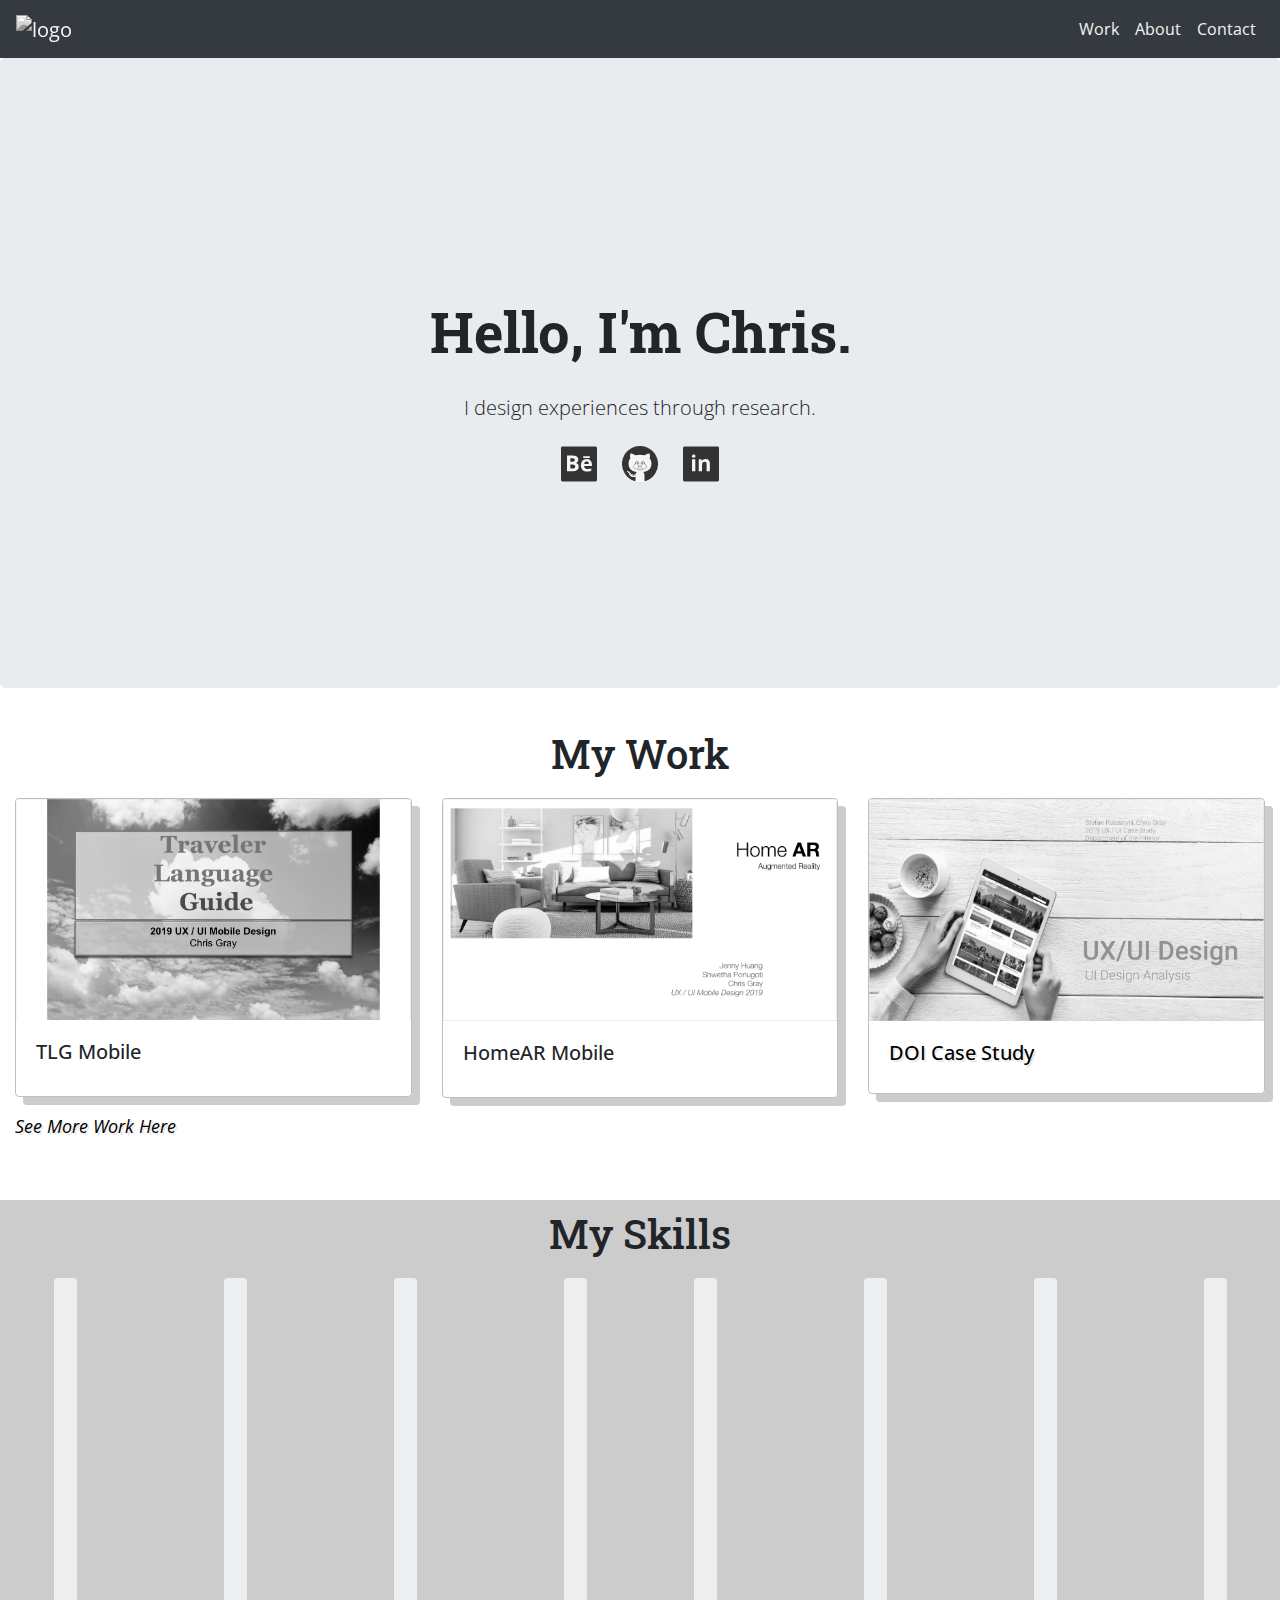
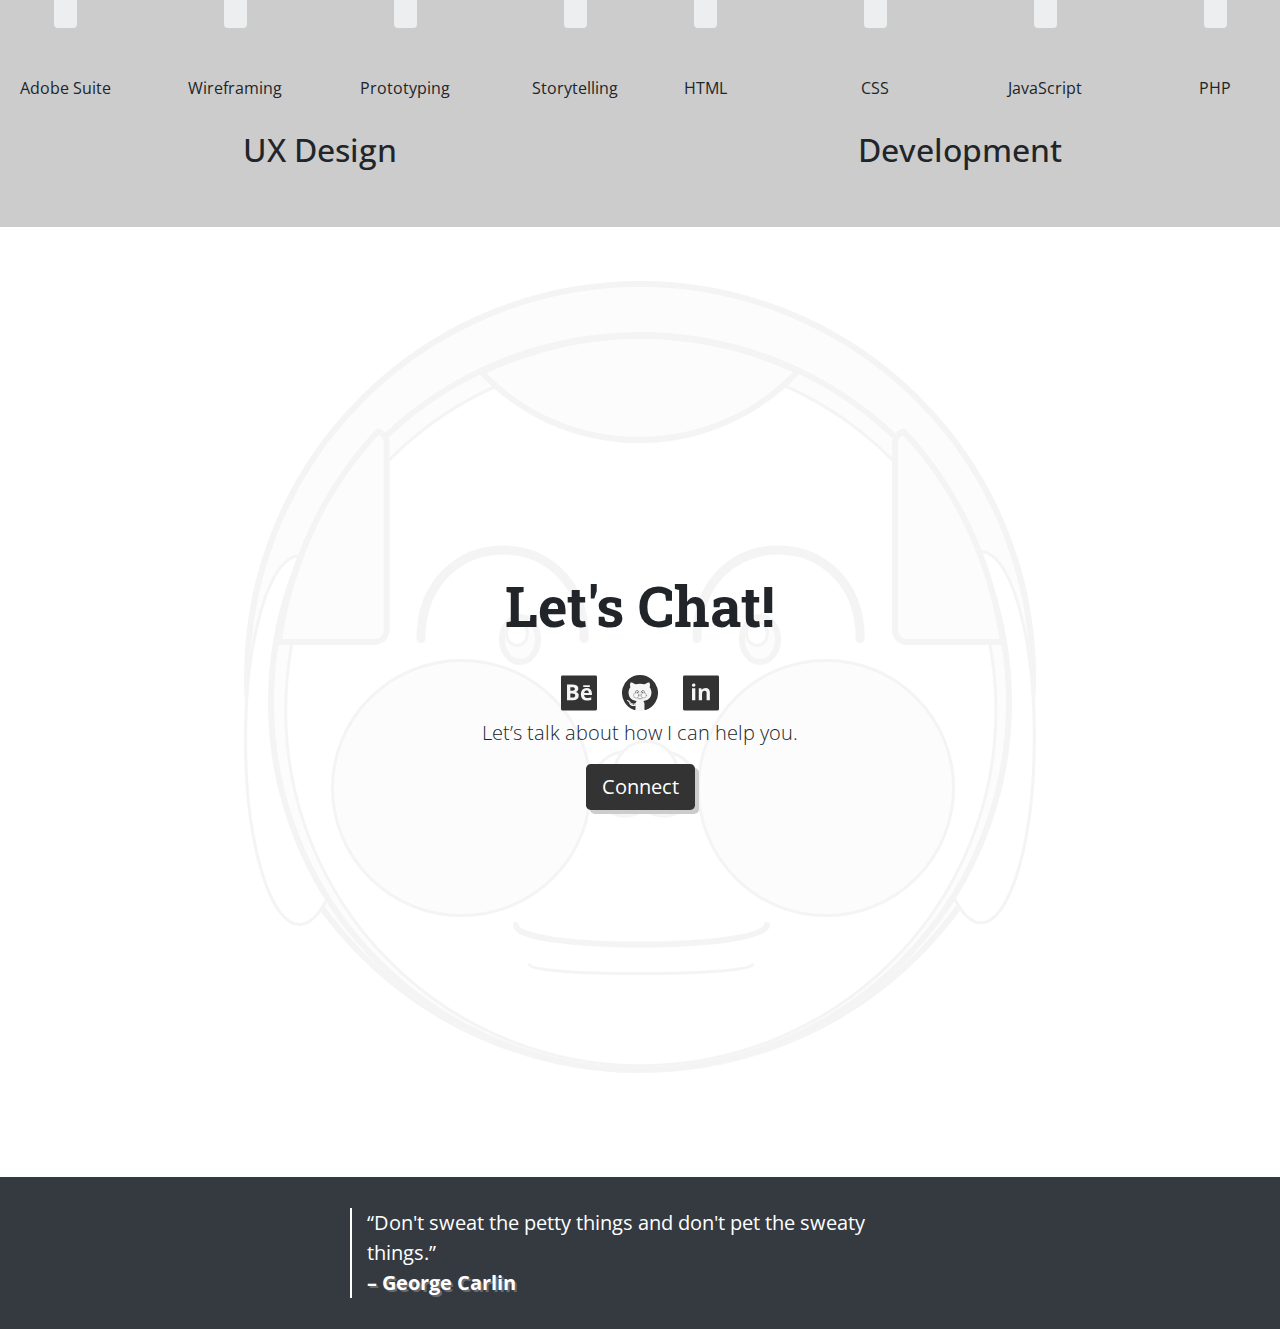
==== index.html @ 73f8f039 "Hover_Tooltops" ====
<!DOCTYPE html>
<html>
<head>
  <link href="https://fonts.googleapis.com/css?family=Montserrat:100,100i,200,200i,300,300i,400,400i,500,500i,600,600i,700,700i,800,800i,900,900i&display=swap" rel="stylesheet">
    <!-- Latest compiled and minified CSS -->
  <link rel="stylesheet" href="https://stackpath.bootstrapcdn.com/bootstrap/4.3.1/css/bootstrap.min.css" integrity="sha384-ggOyR0iXCbMQv3Xipma34MD+dH/1fQ784/j6cY/iJTQUOhcWr7x9JvoRxT2MZw1T" crossorigin="anonymous">
  <link rel="stylesheet" type="text/css" href="css/style.css">
  <link href="https://fonts.googleapis.com/css?family=Open+Sans|Roboto+Slab&display=swap" rel="stylesheet">

  <title>Unit 18 Example</title>
</head>
<body>
    <!-- navbar -->
<nav class="navbar navbar-expand-lg navbar-dark bg-dark">
  <a class="navbar-brand cglogo active" href="index.html" data-toggle="tooltip" title="Home">
    <img src="./images/CG_LogoWeb.svg" width="80rem" height="40rem" alt="logo">
    <span class="sr-only">(current)</span>
  </a>
  <button class="navbar-toggler" type="button" data-toggle="collapse" data-target="#navbarTogglerDemo02" aria-controls="navbarTogglerDemo02" aria-expanded="false" aria-label="Toggle navigation">
    <span class="navbar-toggler-icon"></span>
  </button>

  <div class="collapse navbar-collapse" id="navbarTogglerDemo02">
    <ul class="navbar-nav mr-auto mt-2 mt-lg-0">
      <li class="nav-item">
        <a class="nav-link" href="work.html" data-toggle="tooltip" title="Chris' Work">Work </a>
      </li>
      <li class="nav-item">
        <a class="nav-link" href="about.html" data-toggle="tooltip" title="Chris' About">About </a>
      </li>
      <li class="nav-item">
        <a class="nav-link" href="contact.html" data-toggle="tooltip" title="Reach Chris" tabindex="-1">Contact </a>
      </li>
    </ul>
  </div>
</nav>
    

  <!-- Jumbotron hero html -->
  <section class="jumbotron">
    <h1 class="display-4">Hello, I'm Chris.</h1>
    <p class="lead">I design experiences through research.</p>
    <div class="btn-group container-grid" role="group" aria-label="Social Media menu">
      <button type="button" class="btn">
        <a class="button button-behance" href="https://www.behance.net/chris_gray" target="_blank" data-toggle="tooltip" title="Behance Profile">
        <img src="./images/Behance_Logo.web.svg" width="36px" height="36px" alt="Behance logo">
      </button>  
        </a>
      <button type="button" class="btn">
        <a class="button button-github" href="https://github.com/WhatYouSee" target="_blank" data-toggle="tooltip" title="Github Profile">
          <img src="./images/Github.Logo.web.svg" width="36px" height="36px" alt="Github logo">
      </button>
        </a>
      <button type="button" class="btn">
        <a class="button button-linkedin" href="https://www.linkedin.com/in/chris-gray-profile" target="_blank" data-toggle="tooltip" title="LinkedIn Profile">
        <img src="./images/LinkedIn_Logo.web.svg" width="36px" height="36px" alt="LinkedIn logo">
      </button>
        </a>
    </div>
  </section>
  <!-- Work -->

<!-- <div id="myCarousel" class="carousel slide" data-ride="carousel">  -->

  <!-- Indicators -->
  <!--
  <ol class="carousel-indicators">
    <li data-target="#myCarousel" data-slide-to="0" class="active"></li>
    <li data-target="#myCarousel" data-slide-to="1"></li>
    <li data-target="#myCarousel" data-slide-to="2"></li>
  </ol>
-->
  <!-- Wrapper for slides -->
  <!--<div class="carousel-inner">
    <div class="item active">
      <img src="la.jpg" alt="Chania">
      <div class="carousel-caption">
        <h3>Los Angeles</h3>
        <p>LA is always so much fun!</p>
      </div>
    </div>

    <div class="item">
      <img src="chicago.jpg" alt="Chicago">
      <div class="carousel-caption">
        <h3>Chicago</h3>
        <p>Thank you, Chicago!</p>
      </div>
    </div>

    <div class="item">
      <img src="ny.jpg" alt="New York">
      <div class="carousel-caption">
        <h3>New York</h3>
        <p>We love the Big Apple!</p>
      </div>
    </div>
  </div>
-->
  <!-- Left and right controls -->

  <!--<a class="left carousel-control" href="#myCarousel" data-slide="prev">
    <span class="glyphicon glyphicon-chevron-left"></span>
    <span class="sr-only">Previous</span>
  </a>
  <a class="right carousel-control" href="#myCarousel" data-slide="next">
    <span class="glyphicon glyphicon-chevron-right"></span>
    <span class="sr-only">Next</span>
  </a>
</div> -->

  <section class="work container-fluid">
    <h1>My Work</h1>
    <div class="row myWork">
      <div class="card col-sm-12 col-md-4 col-lg-4" data-toggle="tooltip" title="Traveler Language Guide Mobile Project">
        <div class="cardPadding">
        <img src="images/TLG.Color.png" href="https://docs.google.com/presentation/d/1xV0--noTh4PBZVLDFgWx8h8JvhaFjbZZhDmWkFkOkWQ/edit?usp=sharing" class="card-img-top">
        <div class="card-body">
          <h5 class="card-title">TLG Mobile</h5>
        </div>
      </div>
      </div>
      <div class="card col-sm-12 col-md-4 col-lg-4" data-toggle="tooltip" title="Home AR Mobile Project">
        <div class="cardPadding">
        <img src="images/HomeARColor.png" class="card-img-top">
        <div class="card-body">
          <h5 class="card-title">HomeAR Mobile</h5>
        </div>
      </div>
      </div>
      <a href="https://docs.google.com/presentation/d/1jGwSgHqc606kzOBBGbF6jqaduhJ0dpbAPss3hnydhzk/edit?usp=sharing" target="_blank">
      <div class="card col-sm-12 col-md-4 col-lg-4" data-toggle="tooltip" title="Department of the Interior Redesign">
        <div class="cardPadding">
          <a href="https://docs.google.com/presentation/d/1jGwSgHqc606kzOBBGbF6jqaduhJ0dpbAPss3hnydhzk/edit?usp=sharing" target="_blank">
          <img src="images/DOI.Web.png" class="card-img-top"></a>
          <div class="card-body">
            <a href="https://docs.google.com/presentation/d/1jGwSgHqc606kzOBBGbF6jqaduhJ0dpbAPss3hnydhzk/edit?usp=sharing" target="_blank">
            <h5 class="link">DOI Case Study</h5></a>
          </div>
        </div>
      </div></a>
    </div>
    <a class="link-below" href="work.html">See More Work Here</a>
  </section>
<!-- Skills Graph -->
  <section class="skillstuff container-fluid">
    <h1>My Skills</h1>
    <div class="row">
      <div class="col-sm-12 col-md-6 col-lg-6 flexRow">
        <div class="skillContainer">
          <div class="skillBar">
            <div class="skillPurple" style="height: 85%;">
            </div>
          </div>
          <p>Adobe Suite</p>
        </div>
        <div class="skillContainer">
          <div class="skillBar">
            <div class="skillPurple" style="height: 80%;">
            </div>
          </div>
          <p>Wireframing</p>
        </div>
        <div class="skillContainer">
          <div class="skillBar">
            <div class="skillPurple" style="height: 80%;">
            </div>
          </div>
          <p>Prototyping</p>
        </div>
        <div class="skillContainer">
          <div class="skillBar">
            <div class="skillPurple" style="height: 90%;">
            </div>
          </div>
          <p>Storytelling</p>
        </div>
      </div>
      <div class="col-sm-12 col-md-6 col-lg-6 flexRow">
        <div class="skillContainer">
          <div class="skillBar">
            <div class="skillGreen" style="height: 80%;">
            </div>
          </div>
          <p>HTML</p>
        </div>
        <div class="skillContainer">
          <div class="skillBar">
            <div class="skillGreen" style="height: 75%;">
            </div>
          </div>
          <p>CSS</p>
        </div>
        <div class="skillContainer">
          <div class="skillBar">
            <div class="skillGreen" style="height: 60%;">
            </div>
          </div>
          <p>JavaScript</p>
        </div>
        <div class="skillContainer">
          <div class="skillBar">
            <div class="skillGreen" style="height: 50%;">
            </div>
          </div>
          <p>PHP</p>
        </div>
      </div>
      <div class="col-sm-12 col-md-6 col-lg-6 textCenter">
        <h2>UX Design</h2>
      </div>
      <div class="col-sm-12 col-md-6 col-lg-6 textCenter">
        <h2>Development</h2>
      </div>
    </div>
  </section>
<!-- contact jumbotron html -->
  <section>
    <div class="contactMe">
      <h1 class="display-4">Let's Chat!</h1>
      <div class="btn-group container-grid" role="group" aria-label="Social Media menu">
        <button type="button" class="btn">
          <a class="button button-behance" href="https://www.behance.net/chris_gray" target="_blank" data-toggle="tooltip" title="Behance Profile">
          <img src="./images/Behance_Logo.web.svg" width="36px" height="36px" alt="Behance logo">
        </button>  
          </a>
        <button type="button" class="btn">
          <a class="button button-github" href="https://github.com/WhatYouSee" target="_blank" data-toggle="tooltip" title="Github Profile">
            <img src="./images/Github.Logo.web.svg" width="36px" height="36px" alt="Github logo">
        </button>
          </a>
        <button type="button" class="btn">
          <a class="button button-linkedin" href="https://www.linkedin.com/in/chris-gray-profile" target="_blank" data-toggle="tooltip" title="LinkedIn Profile">
          <img src="./images/LinkedIn_Logo.web.svg" width="36px" height="36px" alt="LinkedIn logo">
        </button>
          </a>
      </div>  
      <p class="lead">Let’s talk about how I can help you.</p>
      <a class="btn btn-primary btn-lg button-shadow" href="contact.html" role="button">Connect</a>
    </div>
  </section>
<!-- footer html -->
<footer class="bg-dark">
  <blockquote class="blockquote">
    <p class="mb-0">“Don't sweat the petty things and don't pet the sweaty things.”</p>
    <p class="quotePerson">– George Carlin</p>
  </blockquote>
</footer>
</body>
<script src="https://code.jquery.com/jquery-3.3.1.slim.min.js" integrity="sha384-q8i/X+965DzO0rT7abK41JStQIAqVgRVzpbzo5smXKp4YfRvH+8abtTE1Pi6jizo" crossorigin="anonymous"></script>
<script src="https://cdnjs.cloudflare.com/ajax/libs/popper.js/1.14.7/umd/popper.min.js" integrity="sha384-UO2eT0CpHqdSJQ6hJty5KVphtPhzWj9WO1clHTMGa3JDZwrnQq4sF86dIHNDz0W1" crossorigin="anonymous"></script>
<script src="https://stackpath.bootstrapcdn.com/bootstrap/4.3.1/js/bootstrap.min.js" integrity="sha384-JjSmVgyd0p3pXB1rRibZUAYoIIy6OrQ6VrjIEaFf/nJGzIxFDsf4x0xIM+B07jRM" crossorigin="anonymous"></script>
</html>
---- css/style.css ----
/* structure CSS */

body {
    font-family: 'Open Sans', sans-serif;
}

section {
    padding-bottom: 50px !important;
}

h1 {
    text-align: center;
    margin: 0.25em 0;
    padding: 0.25em;
    font-family: 'Roboto Slab', serif;
}

.link {
    font-style: normal;
    color: #000000 !important;
    display: block;
    cursor: pointer;
    width: 200px;
    text-shadow: 0.1rem 0.1rem rgba(0, 0, 0, 0.1);
}

.link:hover {
    font-style: normal;
    color: #28a745 !important;
    display: block;
    cursor: pointer;
    width: 200px;
    text-shadow: 0.1rem 0.1rem rgba(0, 0, 0, 0.1);
}

.link-below {
    font-style: italic;
    color: #000000 !important;
    font-size: 18px;
    margin-top: 15px;
    display: block;
    cursor: pointer;
    width: 200px;
    text-shadow: 0.1rem 0.1rem rgba(0, 0, 0, 0.1);
}

.link-below:hover {
    font-style: italic;
    color: #28a745 !important;
    font-size: 18px;
    margin-top: 15px;
    display: block;
    cursor: pointer;
    width: 200px;
    text-shadow: 0.1rem 0.1rem rgba(0, 0, 0, 0.1);
}

.display-4 {
    font-size: 3.5rem;
    font-weight: 700;
    line-height: 1.2;
}

/* buttons */

.button-shadow {
    background-color: #333333;
    border: #333333;
    box-shadow: 0.25rem 0.25rem #cccccc;
}
.button-shadow:hover {
    color: #333333;
    background-color: #fffdd2;
    box-shadow: 0.25rem 0.25rem #333333;
}


/* Navbar CSS */

.navbar-nav {
    margin-right: unset !important;
    margin-left: auto;
}

nav a {
    color: whitesmoke !important;
}

nav a:hover {
    color: #fffdd2 !important;
    text-shadow: 0.1rem 0.1rem rgba(255, 255, 255, 0.5); 
}

nav a:active {
    color: whitesmoke !important;
    text-shadow: 0.1rem 0.1rem rgba(255, 255, 255, 0.75); 
}

.cglogo img:hover {
    -webkit-filter: invert(100%);
}

/* Jumbotron CSS */

.jumbotron {
    height: 70vh;
    align-items: center;
    justify-content: center;
    display: flex;
    flex-direction: column;
    background-image: url(../images/cgjumbotron.svg);
    background-size: cover;
    background-position: center;
    background-repeat: no-repeat;
    text-align: center;
}


/* Work Section */

.cardPadding {
    border: 1px solid rgba(0, 0, 0, .25);
    border-radius: 0.25rem;
    box-shadow: 0.5rem 0.5rem #cccccc;
}

.cardPadding:hover {
    border: 1px solid rgb(0, 0, 0);
    border-radius: 0.25rem;
    box-shadow: 0.5rem 0.5rem #333333cc;
}

.flexRow {
    flex-direction: row;
    display: flex;
    justify-content: space-between;
}

.card {
    border: unset !important;
}

img {
    filter: url("data:image/svg+xml;utf8,<svg xmlns=\'http://www.w3.org/2000/svg\'><filter id=\'grayscale\'><feColorMatrix type=\'matrix\' values=\'0.3333 0.3333 0.3333 0 0 0.3333 0.3333 0.3333 0 0 0.3333 0.3333 0.3333 0 0 0 0 0 1 0\'/></filter></svg>#grayscale"); /* Firefox 10+, Firefox on Android */    
   -webkit-filter: grayscale(100%);
   -moz-filter: grayscale(100%);
   -ms-filter: grayscale(100%);
   filter: grayscale(100%);
   filter: gray; /* IE 6-9 */
}

img:hover {
    -webkit-filter: none;
    -moz-filter: none;
    -ms-filter: none;
    filter: none;
 }

.skillstuff {
    background-color: #cccccc;
}

.skillContainer {
    display: flex;
    flex-direction: column;
    align-items: center;
    width: 100px;
    margin: 10 1rem;
}

.skillContainer p {
    margin-top: 3rem;
}

.skillBar {
    height: 350px;
    width: 23px;
    border-radius: 4px;
    display: flex;
    flex-direction: column;
    justify-content: flex-end;
    background: #ECEEEF;
}

.skillPurple {
    height: 300px;
    background-color: green;
    width: 35px;
    background: url(../images/purpleBG.png);
    background-size: cover;
    background-repeat: no-repeat;
    margin-left: -6px;
}

.skillGreen {
    height: 300px;
    background-color: green;
    width: 35px;
    background: url(../images/greenBar.png);
    background-size: cover;
    background-repeat: no-repeat;
    margin-left: -6px;
}

.textCenter {
    text-align: center;
    margin-top: 15px;
}


/* Contact CSS */

.contactMe {
    height: 100vh;
    align-items: center;
    justify-content: center;
    display: flex;
    flex-direction: column;
    background-image: url(../images/cgcontactbg.svg);
    background-size: cover;
    background-position: center;
    background-repeat: no-repeat;
    margin-bottom: 0;
}

.contactMe img {
    max-width: 250px;
}

.lead {
    font-size: 1.25rem;
    font-weight: 300;
    max-width: 35rem;
}

.btn-group {
    display: flex;
    align-items: center;
    justify-content: center;
    flex-direction: row;
    background-position: center;
    background-repeat: no-repeat;
}

/* Social */


.button-github:hover {
    -webkit-filter: invert(100%);
}

.button-linkedin:hover {
    -webkit-filter: invert(100%);
}

.button-behance:hover {
    -webkit-filter: invert(100%);
}

/* Footer Styles */

footer {
    padding: 15px;
}

.blockquote {
    border-left: 2px solid white;
    max-width: 580px;
    margin: 1rem auto;
}

blockquote p {
    margin-bottom: 0;
    margin-left: 15px;
    color: white;
}

.quotePerson {
    font-weight: bold;
    text-shadow: 0.15rem 0.15rem rgba(255, 255, 255, 0.25);
}

/* grid container */

.container {
    padding: 5rem;
}
.card-pad {
    padding-left:2rem;
    padding-bottom: 2rem;
    padding-right: 2rem;
    padding-top: 2rem;
}
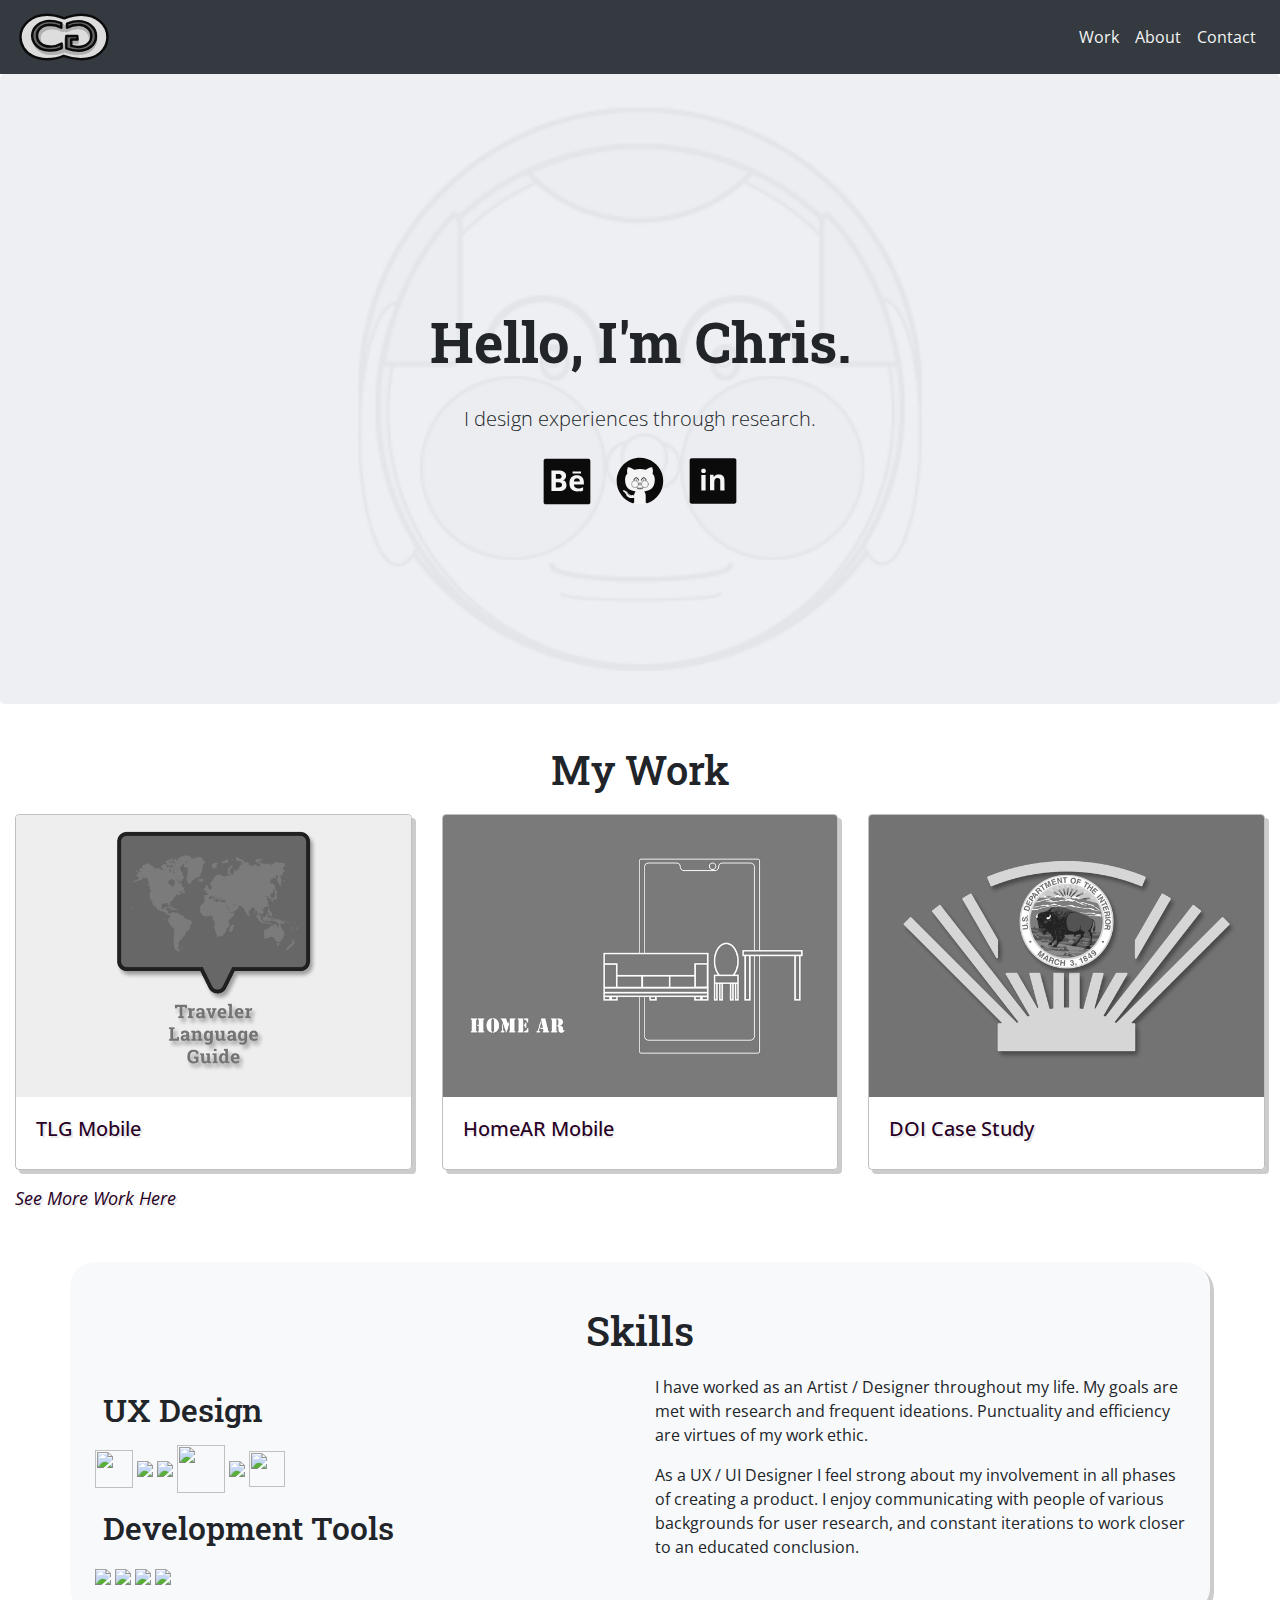
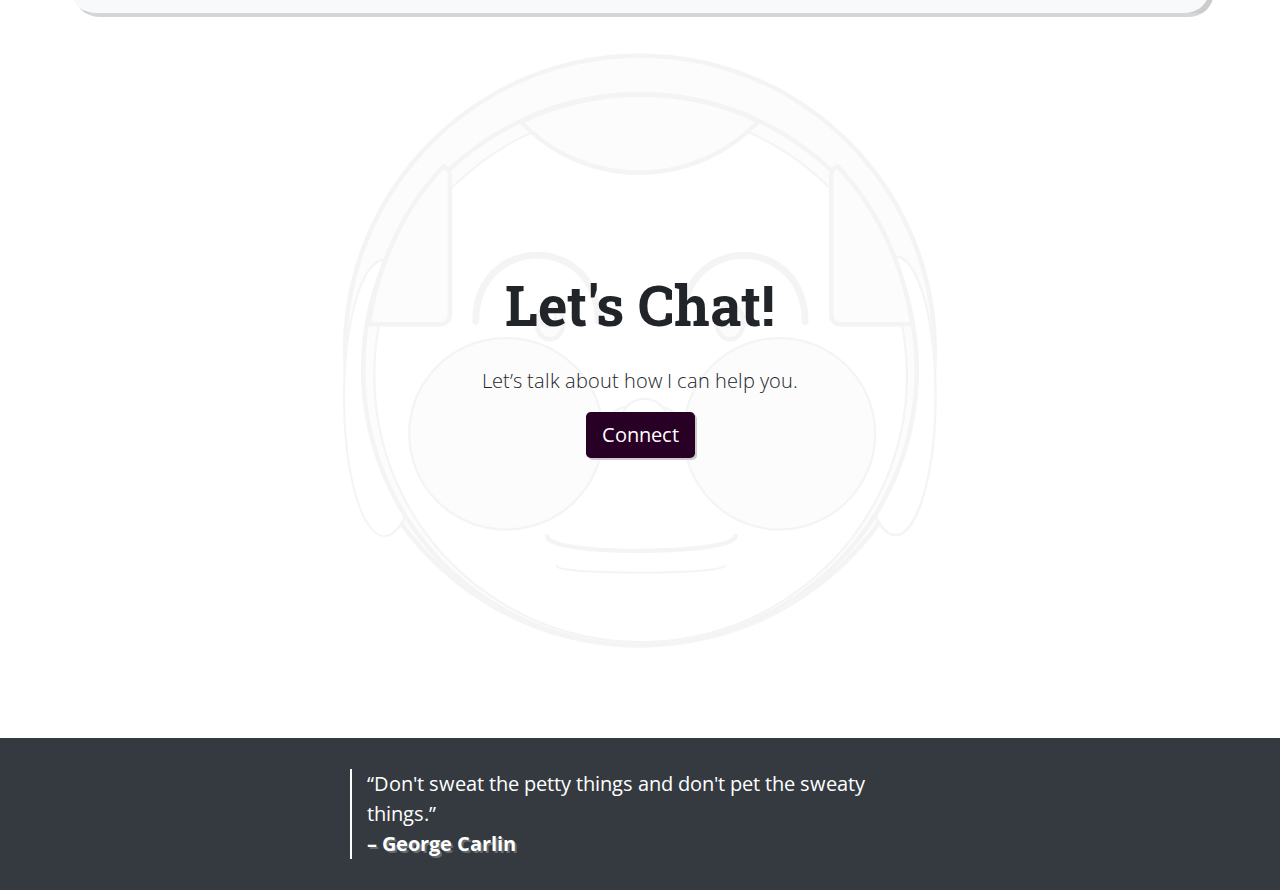
==== commit 860e8bb2: "commit_image_adjustments" ====
--- a/index.html
+++ b/index.html
@@ -6,14 +6,37 @@
   <link rel="stylesheet" href="https://stackpath.bootstrapcdn.com/bootstrap/4.3.1/css/bootstrap.min.css" integrity="sha384-ggOyR0iXCbMQv3Xipma34MD+dH/1fQ784/j6cY/iJTQUOhcWr7x9JvoRxT2MZw1T" crossorigin="anonymous">
   <link rel="stylesheet" type="text/css" href="css/style.css">
   <link href="https://fonts.googleapis.com/css?family=Open+Sans|Roboto+Slab&display=swap" rel="stylesheet">
+  
+<!-- Global site tag (gtag.js) - Google Analytics -->
+<script async src="https://www.googletagmanager.com/gtag/js?id=G-5PYNHY7T6N"></script>
+<script>
+  window.dataLayer = window.dataLayer || [];
+  function gtag(){dataLayer.push(arguments);}
+  gtag('js', new Date());
 
-  <title>Unit 18 Example</title>
+  gtag('config', 'G-5PYNHY7T6N');
+</script>
+
+<!-- Hotjar Tracking Code for https://whatyousee.github.io/19_JS_JQuery_Bootstra -->
+<script>
+  (function(h,o,t,j,a,r){
+      h.hj=h.hj||function(){(h.hj.q=h.hj.q||[]).push(arguments)};
+      h._hjSettings={hjid:1629405,hjsv:6};
+      a=o.getElementsByTagName('head')[0];
+      r=o.createElement('script');r.async=1;
+      r.src=t+h._hjSettings.hjid+j+h._hjSettings.hjsv;
+      a.appendChild(r);
+  })(window,document,'https://static.hotjar.com/c/hotjar-','.js?sv=');
+</script>
+<!-- jquery scroll reveal -->
+<script src="https://unpkg.com/scrollreveal@4.0.0/dist/scrollreveal.min.js"></script>
+<title>Unit 18 Example</title>
 </head>
 <body>
     <!-- navbar -->
 <nav class="navbar navbar-expand-lg navbar-dark bg-dark">
   <a class="navbar-brand cglogo active" href="index.html" data-toggle="tooltip" title="Home">
-    <img src="./images/CG_LogoWeb.svg" width="80rem" height="40rem" alt="logo">
+    <img src="./images/CG_LogoWeb.svg" width="96px" height="48px" alt="logo">
     <span class="sr-only">(current)</span>
   </a>
   <button class="navbar-toggler" type="button" data-toggle="collapse" data-target="#navbarTogglerDemo02" aria-controls="navbarTogglerDemo02" aria-expanded="false" aria-label="Toggle navigation">
@@ -43,200 +66,100 @@
     <div class="btn-group container-grid" role="group" aria-label="Social Media menu">
       <button type="button" class="btn">
         <a class="button button-behance" href="https://www.behance.net/chris_gray" target="_blank" data-toggle="tooltip" title="Behance Profile">
-        <img src="./images/Behance_Logo.web.svg" width="36px" height="36px" alt="Behance logo">
+        <img src="./images/Behance_Logo.web.svg" width="48px" height="48px" alt="Behance logo">
       </button>  
         </a>
       <button type="button" class="btn">
         <a class="button button-github" href="https://github.com/WhatYouSee" target="_blank" data-toggle="tooltip" title="Github Profile">
-          <img src="./images/Github.Logo.web.svg" width="36px" height="36px" alt="Github logo">
+          <img src="./images/Github.Logo.web.svg" width="48px" height="48px" alt="Github logo">
       </button>
         </a>
       <button type="button" class="btn">
         <a class="button button-linkedin" href="https://www.linkedin.com/in/chris-gray-profile" target="_blank" data-toggle="tooltip" title="LinkedIn Profile">
-        <img src="./images/LinkedIn_Logo.web.svg" width="36px" height="36px" alt="LinkedIn logo">
+        <img src="./images/LinkedIn_Logo.web.svg" width="48px" height="48px" alt="LinkedIn logo">
       </button>
         </a>
     </div>
   </section>
   <!-- Work -->
 
-<!-- <div id="myCarousel" class="carousel slide" data-ride="carousel">  -->
-
-  <!-- Indicators -->
-  <!--
-  <ol class="carousel-indicators">
-    <li data-target="#myCarousel" data-slide-to="0" class="active"></li>
-    <li data-target="#myCarousel" data-slide-to="1"></li>
-    <li data-target="#myCarousel" data-slide-to="2"></li>
-  </ol>
--->
-  <!-- Wrapper for slides -->
-  <!--<div class="carousel-inner">
-    <div class="item active">
-      <img src="la.jpg" alt="Chania">
-      <div class="carousel-caption">
-        <h3>Los Angeles</h3>
-        <p>LA is always so much fun!</p>
+  <section class="work container-fluid">
+    <h1>My Work</h1>
+    <div class="row myWork">
+      <a href="tlgmobile.html">
+      <div class="card col-sm-12 col-md-4 col-lg-4" data-toggle="tooltip" title="Traveler Language Guide Mobile Project">
+        <div class="cardPadding">
+        <img src="images/TLG.Logo.png" href="https://docs.google.com/presentation/d/1xV0--noTh4PBZVLDFgWx8h8JvhaFjbZZhDmWkFkOkWQ/edit?usp=sharing" class="card-img-top">
+        <div class="card-body">
+          <h5 class="link">TLG Mobile</h5>
+        </div>
+      </div></a>
+      </div>
+      <a href="homear.html">
+      <div class="card col-sm-12 col-md-4 col-lg-4" data-toggle="tooltip" title="Home AR Mobile Project">
+        <div class="cardPadding">
+        <img src="images/HomeAR.Logo.png" class="card-img-top">
+        <div class="card-body">
+          <h5 class="link">HomeAR Mobile</h5>
+        </div>
+      </div></a>
+      </div>
+      <a href="doi.html">
+      <div class="card col-sm-12 col-md-4 col-lg-4" data-toggle="tooltip" title="Department of the Interior Redesign">
+        <div class="cardPadding">
+          <img src="images/DOI.CaseStudy.web.png" class="card-img-top">
+          <div class="card-body">
+            <h5 class="link">DOI Case Study</h5>
+          </div>
+        </div></a>
       </div>
     </div>
+    <a class="link-below" href="work.html" data-toggle="tooltip" title="Chris' Work">See More Work Here</a>
+  </section>
+<!-- Skills Graph -->
 
-    <div class="item">
-      <img src="chicago.jpg" alt="Chicago">
-      <div class="carousel-caption">
-        <h3>Chicago</h3>
-        <p>Thank you, Chicago!</p>
+<!-- updated section -->
+  <div class="container container-shadow bg-light">
+    <h1>Skills</h1>
+    <div class="row">
+      <div class="col-sm-12 col-md-6 col-lg-6">
+        <h2 class="title-align-left">UX Design</h2>
+        <img class="skillAbout img-reveal" src="images/sketch-seeklogo.com.svg" width="38px" height="38px">
+        <img class="skillAbout img-reveal" src="images/AdobeCCLogo.svg">
+        <img class="skillAbout img-reveal" src="images/google-drive.svg">
+        <img class="skillAbout img-reveal" src="images/draw.io.png" width="48px" height="48px">
+        <img class="skillAbout img-reveal" src="images/XDLogo.svg">
+        <img class="skillAbout img-reveal" src="images/invision-seeklogo.com.svg" width="36px" height="36px">
+        
+
+        <h2 class="title-align-left">Development Tools</h2>
+
+        <img class="skillAbout img-reveal" src="images/html-5.svg">
+        <img class="skillAbout img-reveal" src="images/css3.svg">
+        <img class="skillAbout img-reveal" src="images/bootstrap.svg">
+        <img class="skillAbout img-reveal" src="images/javascript.svg">
+
       </div>
-    </div>
+      <div class="col-sm-12 col-md-6 col-lg-6">
+        <p>I have worked as an Artist / Designer throughout my life. My
+          goals are met with research and frequent ideations. Punctuality 
+          and efficiency are virtues of my work ethic.</p>
 
-    <div class="item">
-      <img src="ny.jpg" alt="New York">
-      <div class="carousel-caption">
-        <h3>New York</h3>
-        <p>We love the Big Apple!</p>
+          <p>As a UX / UI Designer I feel strong about my involvement in
+            all phases of creating a product. I enjoy communicating with
+            people of various backgrounds for user research, and constant
+            iterations to work closer to an educated conclusion.</p>
       </div>
     </div>
   </div>
--->
-  <!-- Left and right controls -->
 
-  <!--<a class="left carousel-control" href="#myCarousel" data-slide="prev">
-    <span class="glyphicon glyphicon-chevron-left"></span>
-    <span class="sr-only">Previous</span>
-  </a>
-  <a class="right carousel-control" href="#myCarousel" data-slide="next">
-    <span class="glyphicon glyphicon-chevron-right"></span>
-    <span class="sr-only">Next</span>
-  </a>
-</div> -->
-
-  <section class="work container-fluid">
-    <h1>My Work</h1>
-    <div class="row myWork">
-      <div class="card col-sm-12 col-md-4 col-lg-4" data-toggle="tooltip" title="Traveler Language Guide Mobile Project">
-        <div class="cardPadding">
-        <img src="images/TLG.Color.png" href="https://docs.google.com/presentation/d/1xV0--noTh4PBZVLDFgWx8h8JvhaFjbZZhDmWkFkOkWQ/edit?usp=sharing" class="card-img-top">
-        <div class="card-body">
-          <h5 class="card-title">TLG Mobile</h5>
-        </div>
-      </div>
-      </div>
-      <div class="card col-sm-12 col-md-4 col-lg-4" data-toggle="tooltip" title="Home AR Mobile Project">
-        <div class="cardPadding">
-        <img src="images/HomeARColor.png" class="card-img-top">
-        <div class="card-body">
-          <h5 class="card-title">HomeAR Mobile</h5>
-        </div>
-      </div>
-      </div>
-      <a href="https://docs.google.com/presentation/d/1jGwSgHqc606kzOBBGbF6jqaduhJ0dpbAPss3hnydhzk/edit?usp=sharing" target="_blank">
-      <div class="card col-sm-12 col-md-4 col-lg-4" data-toggle="tooltip" title="Department of the Interior Redesign">
-        <div class="cardPadding">
-          <a href="https://docs.google.com/presentation/d/1jGwSgHqc606kzOBBGbF6jqaduhJ0dpbAPss3hnydhzk/edit?usp=sharing" target="_blank">
-          <img src="images/DOI.Web.png" class="card-img-top"></a>
-          <div class="card-body">
-            <a href="https://docs.google.com/presentation/d/1jGwSgHqc606kzOBBGbF6jqaduhJ0dpbAPss3hnydhzk/edit?usp=sharing" target="_blank">
-            <h5 class="link">DOI Case Study</h5></a>
-          </div>
-        </div>
-      </div></a>
-    </div>
-    <a class="link-below" href="work.html">See More Work Here</a>
-  </section>
-<!-- Skills Graph -->
-  <section class="skillstuff container-fluid">
-    <h1>My Skills</h1>
-    <div class="row">
-      <div class="col-sm-12 col-md-6 col-lg-6 flexRow">
-        <div class="skillContainer">
-          <div class="skillBar">
-            <div class="skillPurple" style="height: 85%;">
-            </div>
-          </div>
-          <p>Adobe Suite</p>
-        </div>
-        <div class="skillContainer">
-          <div class="skillBar">
-            <div class="skillPurple" style="height: 80%;">
-            </div>
-          </div>
-          <p>Wireframing</p>
-        </div>
-        <div class="skillContainer">
-          <div class="skillBar">
-            <div class="skillPurple" style="height: 80%;">
-            </div>
-          </div>
-          <p>Prototyping</p>
-        </div>
-        <div class="skillContainer">
-          <div class="skillBar">
-            <div class="skillPurple" style="height: 90%;">
-            </div>
-          </div>
-          <p>Storytelling</p>
-        </div>
-      </div>
-      <div class="col-sm-12 col-md-6 col-lg-6 flexRow">
-        <div class="skillContainer">
-          <div class="skillBar">
-            <div class="skillGreen" style="height: 80%;">
-            </div>
-          </div>
-          <p>HTML</p>
-        </div>
-        <div class="skillContainer">
-          <div class="skillBar">
-            <div class="skillGreen" style="height: 75%;">
-            </div>
-          </div>
-          <p>CSS</p>
-        </div>
-        <div class="skillContainer">
-          <div class="skillBar">
-            <div class="skillGreen" style="height: 60%;">
-            </div>
-          </div>
-          <p>JavaScript</p>
-        </div>
-        <div class="skillContainer">
-          <div class="skillBar">
-            <div class="skillGreen" style="height: 50%;">
-            </div>
-          </div>
-          <p>PHP</p>
-        </div>
-      </div>
-      <div class="col-sm-12 col-md-6 col-lg-6 textCenter">
-        <h2>UX Design</h2>
-      </div>
-      <div class="col-sm-12 col-md-6 col-lg-6 textCenter">
-        <h2>Development</h2>
-      </div>
-    </div>
-  </section>
 <!-- contact jumbotron html -->
   <section>
     <div class="contactMe">
       <h1 class="display-4">Let's Chat!</h1>
-      <div class="btn-group container-grid" role="group" aria-label="Social Media menu">
-        <button type="button" class="btn">
-          <a class="button button-behance" href="https://www.behance.net/chris_gray" target="_blank" data-toggle="tooltip" title="Behance Profile">
-          <img src="./images/Behance_Logo.web.svg" width="36px" height="36px" alt="Behance logo">
-        </button>  
-          </a>
-        <button type="button" class="btn">
-          <a class="button button-github" href="https://github.com/WhatYouSee" target="_blank" data-toggle="tooltip" title="Github Profile">
-            <img src="./images/Github.Logo.web.svg" width="36px" height="36px" alt="Github logo">
-        </button>
-          </a>
-        <button type="button" class="btn">
-          <a class="button button-linkedin" href="https://www.linkedin.com/in/chris-gray-profile" target="_blank" data-toggle="tooltip" title="LinkedIn Profile">
-          <img src="./images/LinkedIn_Logo.web.svg" width="36px" height="36px" alt="LinkedIn logo">
-        </button>
-          </a>
-      </div>  
+      
       <p class="lead">Let’s talk about how I can help you.</p>
-      <a class="btn btn-primary btn-lg button-shadow" href="contact.html" role="button">Connect</a>
+      <a class="btn btn-primary btn-lg buttonShadow" href="contact.html" role="button" data-toggle="tooltip" title="Reach Chris">Connect</a>
     </div>
   </section>
 <!-- footer html -->
@@ -246,6 +169,11 @@
     <p class="quotePerson">– George Carlin</p>
   </blockquote>
 </footer>
+<!--
+<div class="preloader">
+  <img src="images/Logo.Face.Color.Loading.svg">
+</div>
+-->
 </body>
 <script src="https://code.jquery.com/jquery-3.3.1.slim.min.js" integrity="sha384-q8i/X+965DzO0rT7abK41JStQIAqVgRVzpbzo5smXKp4YfRvH+8abtTE1Pi6jizo" crossorigin="anonymous"></script>
 <script src="https://cdnjs.cloudflare.com/ajax/libs/popper.js/1.14.7/umd/popper.min.js" integrity="sha384-UO2eT0CpHqdSJQ6hJty5KVphtPhzWj9WO1clHTMGa3JDZwrnQq4sF86dIHNDz0W1" crossorigin="anonymous"></script>
--- a/css/style.css
+++ b/css/style.css
@@ -15,9 +15,20 @@
     font-family: 'Roboto Slab', serif;
 }
 
+h2 {
+    text-align: center;
+    margin: 0.25em 0;
+    padding: 0.25em;
+    font-family: 'Roboto Slab', serif;
+}
+
+.title-align-left {
+    text-align: left;
+}
+
 .link {
     font-style: normal;
-    color: #000000 !important;
+    color: #280025 !important;
     display: block;
     cursor: pointer;
     width: 200px;
@@ -26,16 +37,17 @@
 
 .link:hover {
     font-style: normal;
+    font-weight: bolder;
     color: #28a745 !important;
     display: block;
     cursor: pointer;
     width: 200px;
-    text-shadow: 0.1rem 0.1rem rgba(0, 0, 0, 0.1);
+    text-shadow: 0.1rem 0.1rem #d7ffda;
 }
 
 .link-below {
     font-style: italic;
-    color: #000000 !important;
+    color: #280025 !important;
     font-size: 18px;
     margin-top: 15px;
     display: block;
@@ -52,7 +64,7 @@
     display: block;
     cursor: pointer;
     width: 200px;
-    text-shadow: 0.1rem 0.1rem rgba(0, 0, 0, 0.1);
+    text-shadow: 0.1rem 0.1rem #d7ffda;
 }
 
 .display-4 {
@@ -63,14 +75,14 @@
 
 /* buttons */
 
-.button-shadow {
-    background-color: #333333;
+.buttonShadow {
+    background-color: #280025;
     border: #333333;
-    box-shadow: 0.25rem 0.25rem #cccccc;
-}
-.button-shadow:hover {
-    color: #333333;
-    background-color: #fffdd2;
+    box-shadow: 0.125rem 0.125rem #cccccc;
+}
+.buttonShadow:hover {
+    color: #280025;
+    background-color: #d7ffda;
     box-shadow: 0.25rem 0.25rem #333333;
 }
 
@@ -87,8 +99,8 @@
 }
 
 nav a:hover {
-    color: #fffdd2 !important;
-    text-shadow: 0.1rem 0.1rem rgba(255, 255, 255, 0.5); 
+    color: #d7ffda !important;
+    text-shadow: 0.1rem 0.1rem #28a745; 
 }
 
 nav a:active {
@@ -108,20 +120,71 @@
     justify-content: center;
     display: flex;
     flex-direction: column;
-    background-image: url(../images/cgjumbotron.svg);
-    background-size: cover;
-    background-position: center;
-    background-repeat: no-repeat;
-    text-align: center;
-}
-
+    background-image: url(../images/cgcontactbg.png);
+    background-size: cover;
+    background-position: center;
+    background-repeat: no-repeat;
+    text-align: center;
+}
+
+.jumbotronhomear {
+    height: 70vh;
+    align-items: center;
+    justify-content: center;
+    display: flex;
+    flex-direction: column;
+    background-image: url(../images/HomeAR.Logo.png);
+    background-size: cover;
+    background-position: center;
+    background-repeat: no-repeat;
+    text-align: center;
+}
+
+.jumbotrontlg {
+    height: 70vh;
+    align-items: center;
+    justify-content: center;
+    display: flex;
+    flex-direction: column;
+    background-image: url(../images/TLG.Logo.png);
+    background-size: cover;
+    background-position: center;
+    background-repeat: no-repeat;
+    text-align: center;
+}
+
+.jumbotrondoi {
+    height: 70vh;
+    align-items: center;
+    justify-content: center;
+    display: flex;
+    flex-direction: column;
+    background-image: url(../images/DOI.CaseStudy.web.png);
+    background-size: cover;
+    background-position: center;
+    background-repeat: no-repeat;
+    text-align: center;
+}
+
+.jumbotrondsf {
+    height: 70vh;
+    align-items: center;
+    justify-content: center;
+    display: flex;
+    flex-direction: column;
+    background-image: url(../images/DSF.CaseStudy.web.png);
+    background-size: cover;
+    background-position: center;
+    background-repeat: no-repeat;
+    text-align: center;
+}
 
 /* Work Section */
 
 .cardPadding {
     border: 1px solid rgba(0, 0, 0, .25);
     border-radius: 0.25rem;
-    box-shadow: 0.5rem 0.5rem #cccccc;
+    box-shadow: 0.25rem 0.25rem #cccccc;
 }
 
 .cardPadding:hover {
@@ -138,6 +201,11 @@
 
 .card {
     border: unset !important;
+}
+
+.card img {
+    max-width: 100%;
+    max-height: auto;
 }
 
 img {
@@ -149,6 +217,14 @@
    filter: gray; /* IE 6-9 */
 }
 
+.img-reveal {
+    transition: background-color 2s;
+    -webkit-filter: none;
+    -moz-filter: none;
+    -ms-filter: none;
+    filter: none;
+}
+
 img:hover {
     -webkit-filter: none;
     -moz-filter: none;
@@ -156,8 +232,12 @@
     filter: none;
  }
 
+
 .skillstuff {
     background-color: #cccccc;
+    display: grid;
+    grid-template-columns: 1fr 2fr 3fr 1fr;
+    grid-template-rows: 14.285714% 14.285714% 14.285714% 14.285714% 14.285714% 14.285714% 14.285714%; 
 }
 
 .skillContainer {
@@ -168,50 +248,25 @@
     margin: 10 1rem;
 }
 
-.skillContainer p {
-    margin-top: 3rem;
-}
-
-.skillBar {
-    height: 350px;
-    width: 23px;
-    border-radius: 4px;
-    display: flex;
-    flex-direction: column;
-    justify-content: flex-end;
-    background: #ECEEEF;
-}
-
-.skillPurple {
-    height: 300px;
-    background-color: green;
-    width: 35px;
-    background: url(../images/purpleBG.png);
-    background-size: cover;
-    background-repeat: no-repeat;
-    margin-left: -6px;
-}
-
-.skillGreen {
-    height: 300px;
-    background-color: green;
-    width: 35px;
-    background: url(../images/greenBar.png);
-    background-size: cover;
-    background-repeat: no-repeat;
-    margin-left: -6px;
-}
-
 .textCenter {
     text-align: center;
     margin-top: 15px;
 }
 
+.skillAbout {
+    grid-column: 4 / 6;
+    grid-row: 2 / 3;
+}
+
+.skillAbout {
+    grid-column: 4 / 6;
+    grid-row: 3 / 4;
+}
 
 /* Contact CSS */
 
 .contactMe {
-    height: 100vh;
+    height: 75vh;
     align-items: center;
     justify-content: center;
     display: flex;
@@ -244,7 +299,6 @@
 
 /* Social */
 
-
 .button-github:hover {
     -webkit-filter: invert(100%);
 }
@@ -283,11 +337,63 @@
 /* grid container */
 
 .container {
-    padding: 5rem;
-}
+    padding: 25px;
+    border-radius: 25px;;
+}
+
+.container-shadow {
+    background-color: #cccccc;
+    border: #333333;
+    box-shadow: 0.25rem 0.25rem #cccccc;
+    border-radius: 25px;
+}
+.container-shadow:hover {
+    color: #280025;
+    background-color: #f5f5f5;
+    box-shadow: 0.5rem 0.5rem #333333;
+    border-radius: 25px;
+    -webkit-filter: none;
+    -moz-filter: none;
+    -ms-filter: none;
+    filter: none;
+}
+
+
 .card-pad {
     padding-left:2rem;
     padding-bottom: 2rem;
     padding-right: 2rem;
     padding-top: 2rem;
 }
+
+/* Preloader*/
+/*
+.preloader {
+    position: fixed;
+    width: 100%;
+    height: 100vh;
+    z-index: 100000;
+    background-color: white;
+    top: 0;
+    display: flex;
+    align-items: center;
+}
+
+.preloader img {
+    animation: spin 3s ease;
+    transition: all;
+    width: 150px;
+    margin: 0 auto;
+}
+@keyframes spin {
+    0% {
+      transform: rotate(0deg);
+    }
+    50% {
+      transform: rotate(180deg);
+    }
+    100% {
+      transform: rotate(720deg);
+    }
+  }
+*/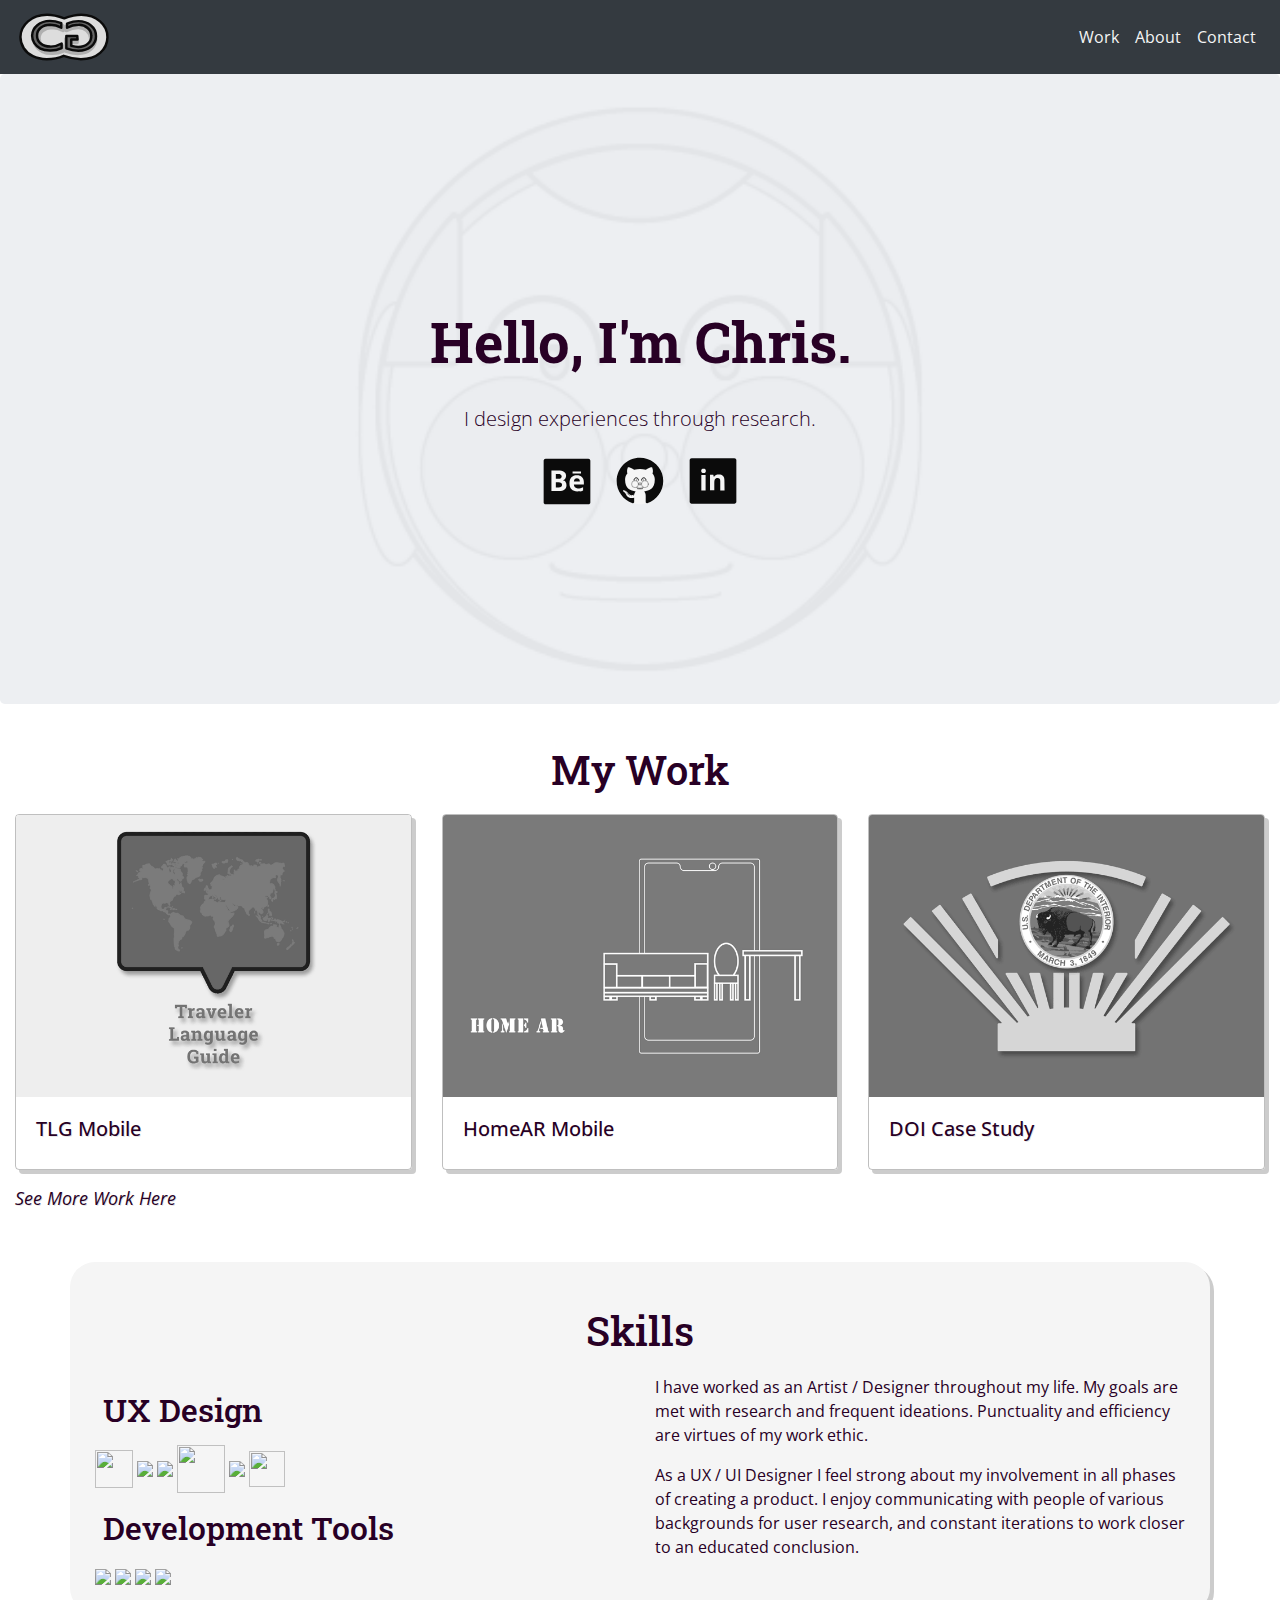
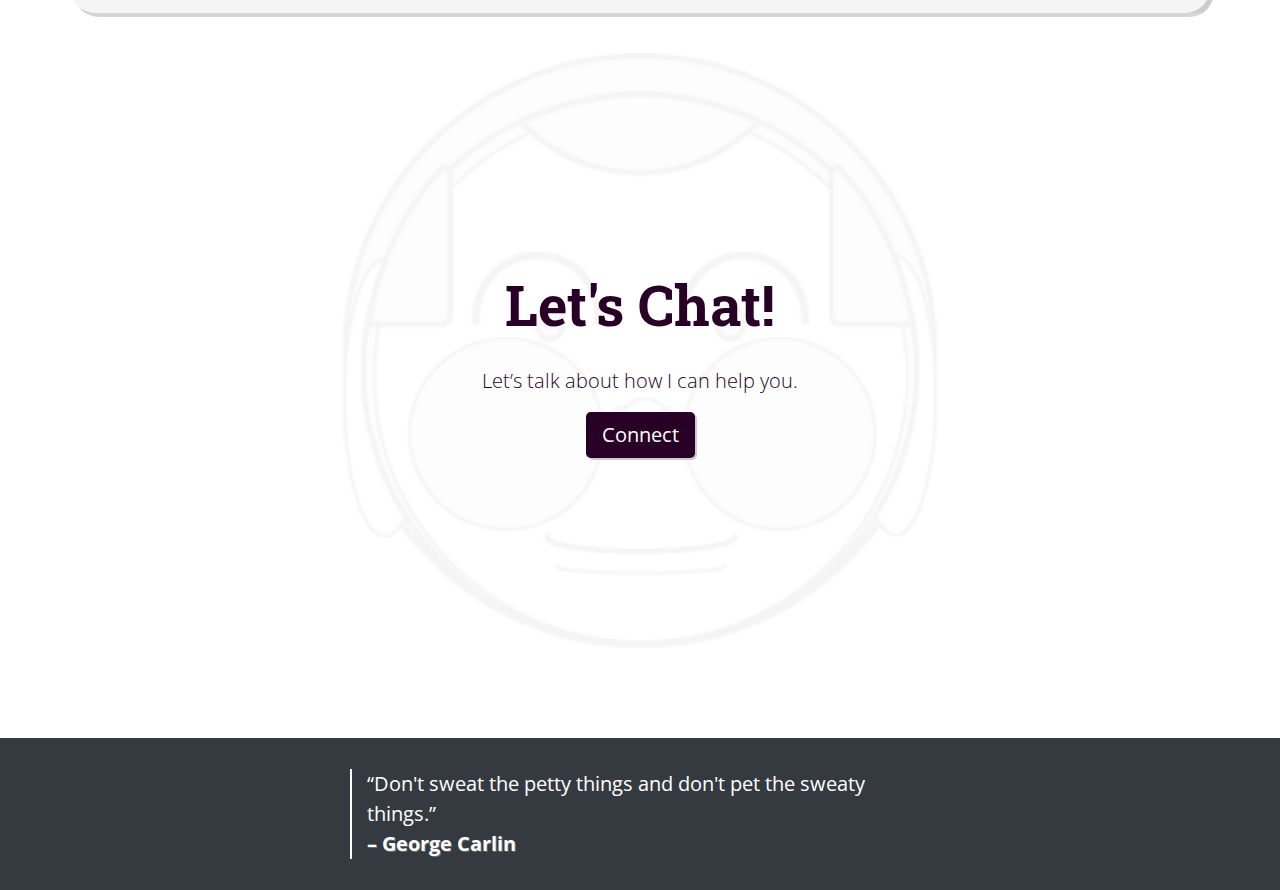
==== commit c9c24f96: "background_add-edits" ====
--- a/index.html
+++ b/index.html
@@ -119,7 +119,7 @@
 <!-- Skills Graph -->
 
 <!-- updated section -->
-  <div class="container container-shadow bg-light">
+  <div class="container container-shadow">
     <h1>Skills</h1>
     <div class="row">
       <div class="col-sm-12 col-md-6 col-lg-6">
--- a/css/style.css
+++ b/css/style.css
@@ -2,6 +2,7 @@
 
 body {
     font-family: 'Open Sans', sans-serif;
+    color: #280025;
 }
 
 section {
@@ -32,7 +33,7 @@
     display: block;
     cursor: pointer;
     width: 200px;
-    text-shadow: 0.1rem 0.1rem rgba(0, 0, 0, 0.1);
+    text-shadow: 0.05rem 0.05rem rgba(0, 0, 0, 0.1);
 }
 
 .link:hover {
@@ -42,7 +43,7 @@
     display: block;
     cursor: pointer;
     width: 200px;
-    text-shadow: 0.1rem 0.1rem #d7ffda;
+    text-shadow: 0.05rem 0.05rem #d7ffda;
 }
 
 .link-below {
@@ -53,7 +54,7 @@
     display: block;
     cursor: pointer;
     width: 200px;
-    text-shadow: 0.1rem 0.1rem rgba(0, 0, 0, 0.1);
+    text-shadow: 0.05rem 0.05rem rgba(0, 0, 0, 0.1);
 }
 
 .link-below:hover {
@@ -64,7 +65,7 @@
     display: block;
     cursor: pointer;
     width: 200px;
-    text-shadow: 0.1rem 0.1rem #d7ffda;
+    text-shadow: 0.05rem 0.05rem #d7ffda;
 }
 
 .display-4 {
@@ -83,7 +84,7 @@
 .buttonShadow:hover {
     color: #280025;
     background-color: #d7ffda;
-    box-shadow: 0.25rem 0.25rem #333333;
+    box-shadow: 0.125rem 0.125rem #333333;
 }
 
 
@@ -100,12 +101,12 @@
 
 nav a:hover {
     color: #d7ffda !important;
-    text-shadow: 0.1rem 0.1rem #28a745; 
+    text-shadow: 0.05rem 0.05rem #28a745; 
 }
 
 nav a:active {
     color: whitesmoke !important;
-    text-shadow: 0.1rem 0.1rem rgba(255, 255, 255, 0.75); 
+    text-shadow: 0.05rem 0.05rem rgba(255, 255, 255, 0.75); 
 }
 
 .cglogo img:hover {
@@ -190,7 +191,7 @@
 .cardPadding:hover {
     border: 1px solid rgb(0, 0, 0);
     border-radius: 0.25rem;
-    box-shadow: 0.5rem 0.5rem #333333cc;
+    box-shadow: 0.25rem 0.25rem #333333cc;
 }
 
 .flexRow {
@@ -271,7 +272,7 @@
     justify-content: center;
     display: flex;
     flex-direction: column;
-    background-image: url(../images/cgcontactbg.svg);
+    background-image: url(../images/cgcontactbg.png);
     background-size: cover;
     background-position: center;
     background-repeat: no-repeat;
@@ -331,26 +332,33 @@
 
 .quotePerson {
     font-weight: bold;
-    text-shadow: 0.15rem 0.15rem rgba(255, 255, 255, 0.25);
+    text-shadow: 0.05rem 0.05rem rgba(255, 255, 255, 0.25);
 }
 
 /* grid container */
 
 .container {
     padding: 25px;
-    border-radius: 25px;;
+    border-radius: 25px;
+}
+
+.container-title {
+    padding: 25px;
+    border-radius: 25px;
+    background-color: #f5f5f5;
+    opacity: 85%;
 }
 
 .container-shadow {
-    background-color: #cccccc;
+    background-color: #f5f5f5;
     border: #333333;
     box-shadow: 0.25rem 0.25rem #cccccc;
     border-radius: 25px;
 }
 .container-shadow:hover {
     color: #280025;
-    background-color: #f5f5f5;
-    box-shadow: 0.5rem 0.5rem #333333;
+    background-color: #d7ffda;
+    box-shadow: 0.25rem 0.25rem #333333;
     border-radius: 25px;
     -webkit-filter: none;
     -moz-filter: none;
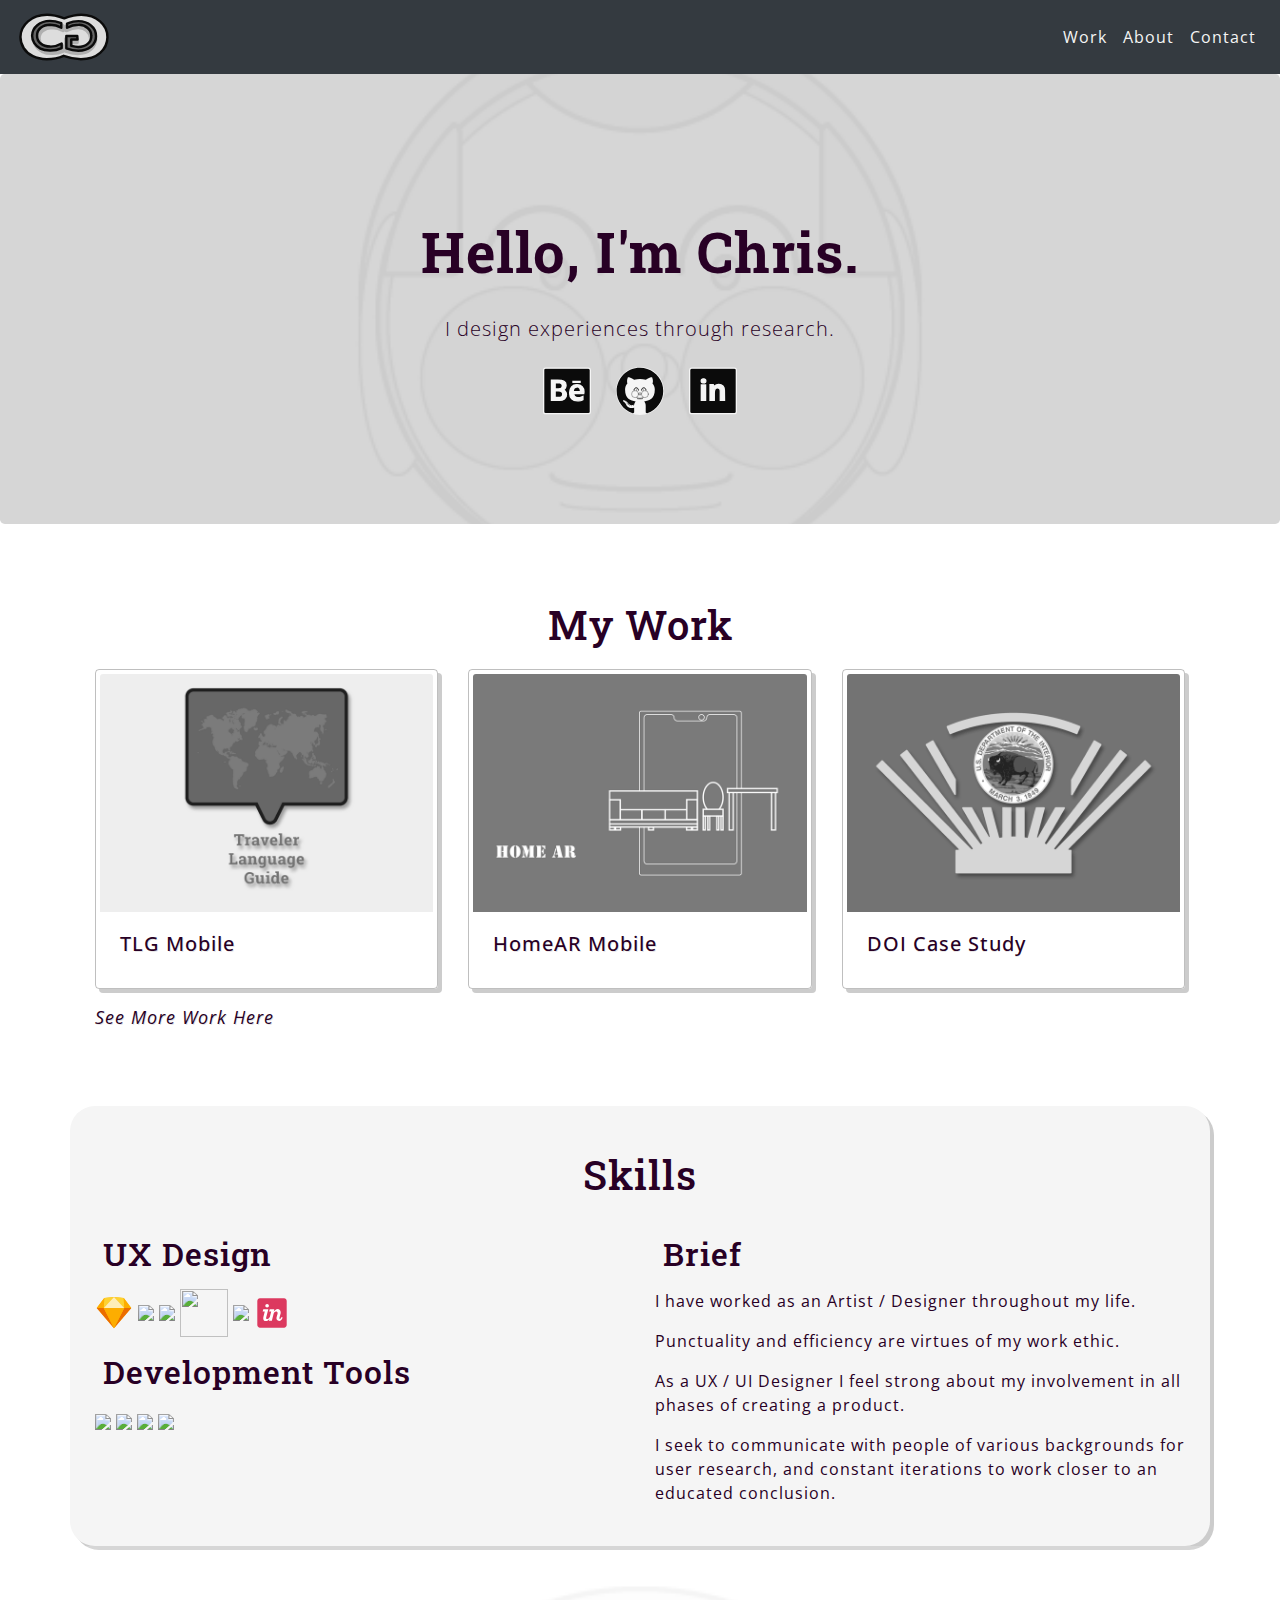
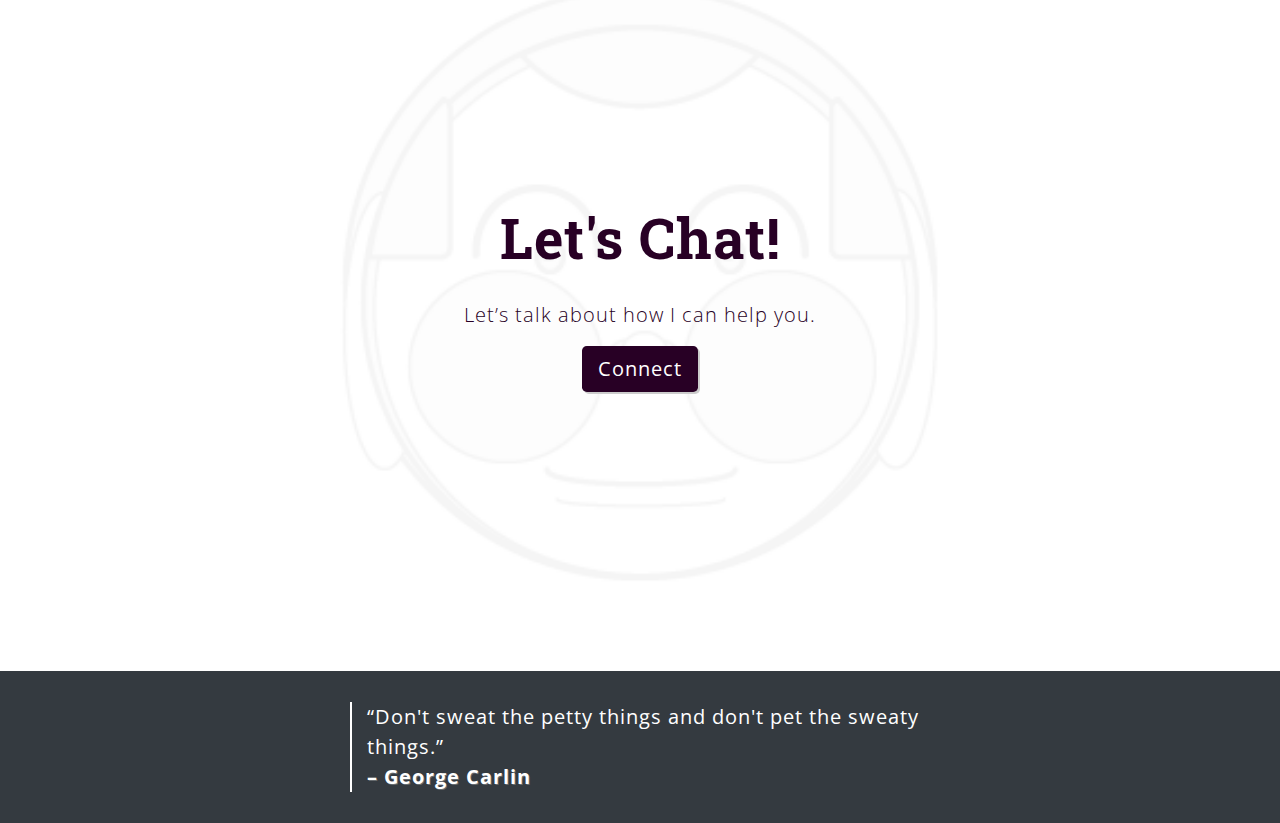
==== commit 71744e97: "spacing_formatting" ====
--- a/index.html
+++ b/index.html
@@ -84,6 +84,7 @@
   <!-- Work -->
 
   <section class="work container-fluid">
+    <div class="container">
     <h1>My Work</h1>
     <div class="row myWork">
       <a href="tlgmobile.html">
@@ -115,6 +116,7 @@
       </div>
     </div>
     <a class="link-below" href="work.html" data-toggle="tooltip" title="Chris' Work">See More Work Here</a>
+  </div>
   </section>
 <!-- Skills Graph -->
 
@@ -141,14 +143,17 @@
 
       </div>
       <div class="col-sm-12 col-md-6 col-lg-6">
-        <p>I have worked as an Artist / Designer throughout my life. My
-          goals are met with research and frequent ideations. Punctuality 
-          and efficiency are virtues of my work ethic.</p>
+        <h2 class="title-align-left">Brief</h2>
+        <p>I have worked as an Artist / Designer throughout my life.</p> 
 
-          <p>As a UX / UI Designer I feel strong about my involvement in
-            all phases of creating a product. I enjoy communicating with
-            people of various backgrounds for user research, and constant
-            iterations to work closer to an educated conclusion.</p>
+        <p>Punctuality and efficiency are virtues of my work ethic.</p>
+
+          <p>As a UX / UI Designer I feel strong about my involvement 
+            in all phases of creating a product.</p> 
+
+            <p>I seek to communicate with people of various backgrounds 
+              for user research, and constant iterations to work closer 
+              to an educated conclusion.</p>
       </div>
     </div>
   </div>
--- a/css/style.css
+++ b/css/style.css
@@ -3,6 +3,11 @@
 body {
     font-family: 'Open Sans', sans-serif;
     color: #280025;
+    letter-spacing: 1px;
+}
+
+a:hover {
+    text-decoration: none;
 }
 
 section {
@@ -116,12 +121,13 @@
 /* Jumbotron CSS */
 
 .jumbotron {
-    height: 70vh;
+    height: 50vh;
     align-items: center;
     justify-content: center;
     display: flex;
     flex-direction: column;
     background-image: url(../images/cgcontactbg.png);
+    background-color: #cccccc;
     background-size: cover;
     background-position: center;
     background-repeat: no-repeat;
@@ -186,6 +192,7 @@
     border: 1px solid rgba(0, 0, 0, .25);
     border-radius: 0.25rem;
     box-shadow: 0.25rem 0.25rem #cccccc;
+    padding: 0.25rem;;
 }
 
 .cardPadding:hover {
@@ -254,15 +261,11 @@
     margin-top: 15px;
 }
 
-.skillAbout {
-    grid-column: 4 / 6;
-    grid-row: 2 / 3;
-}
-
-.skillAbout {
-    grid-column: 4 / 6;
-    grid-row: 3 / 4;
-}
+.form-control:focus {
+    border-color: #28a745;
+    box-shadow: inset 0 1px 1px #d7ffda, 0 0 8px #d7ffda;
+  }
+
 
 /* Contact CSS */
 
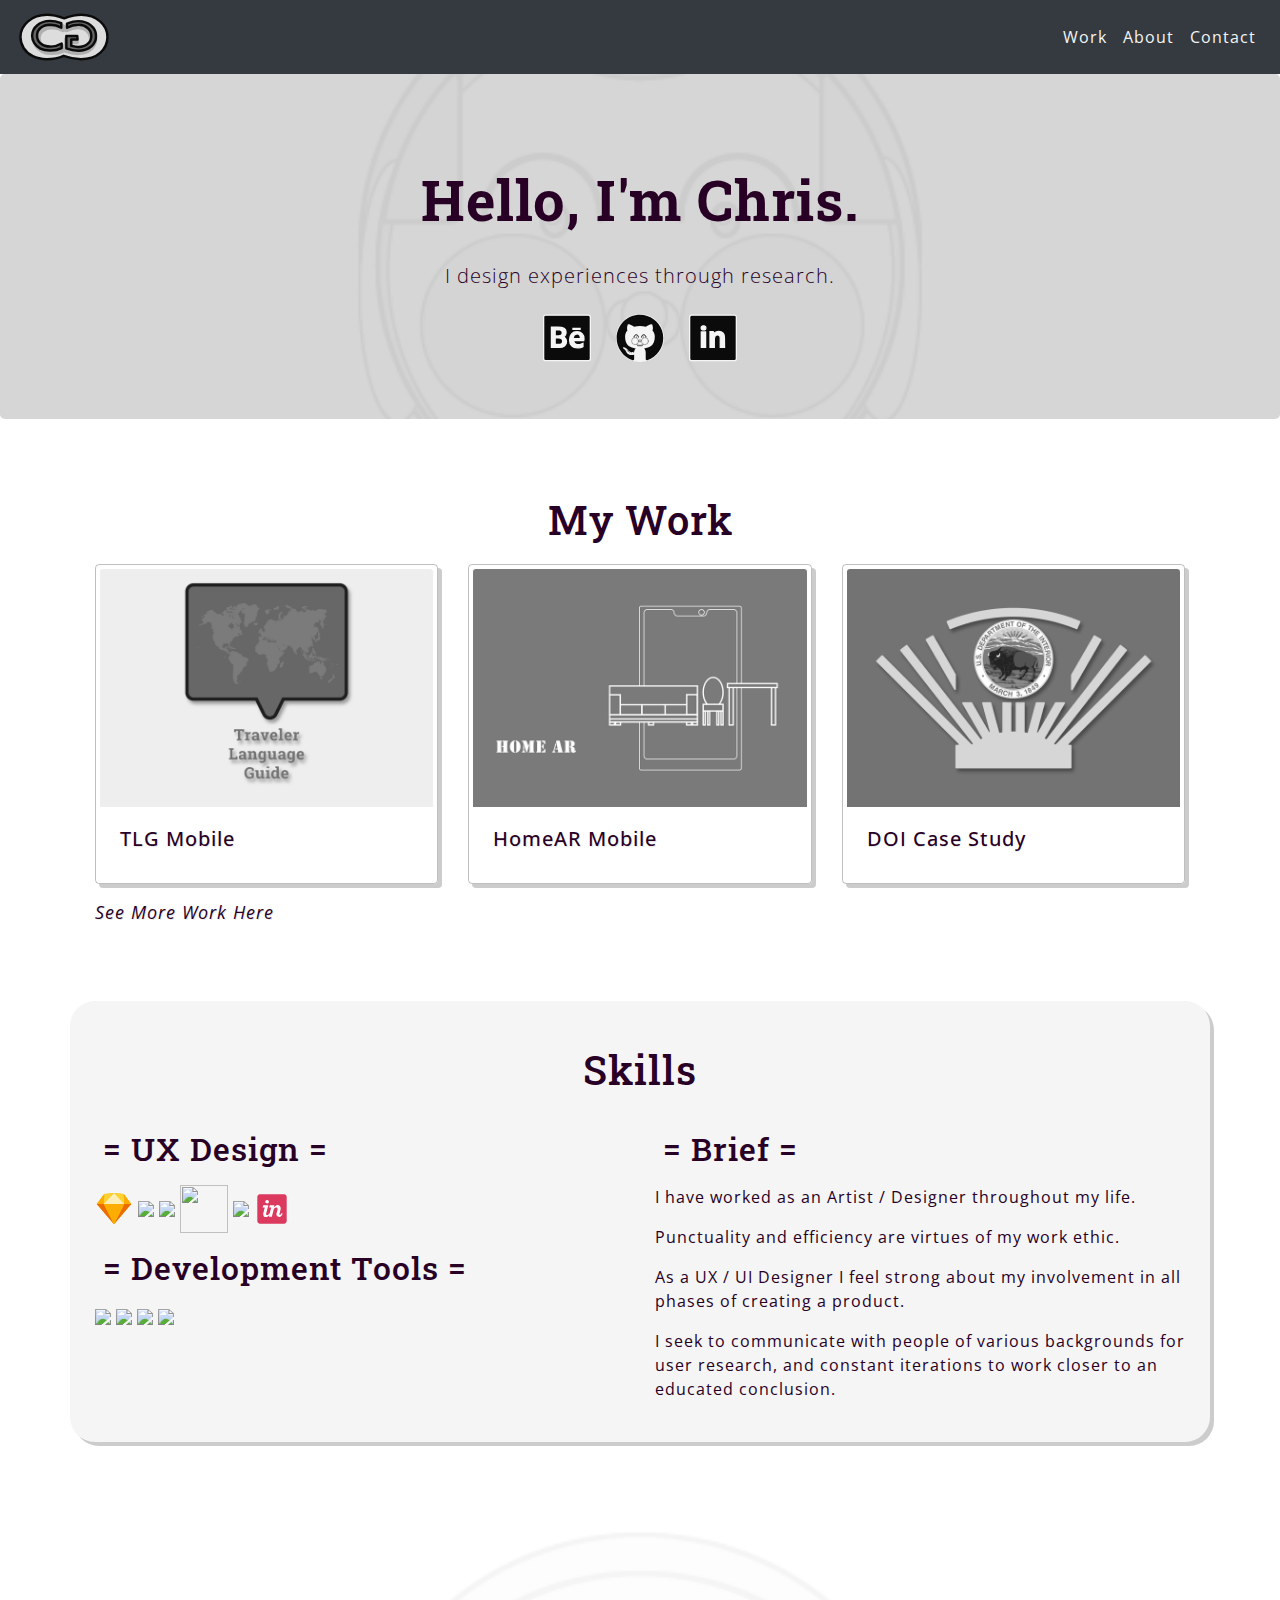
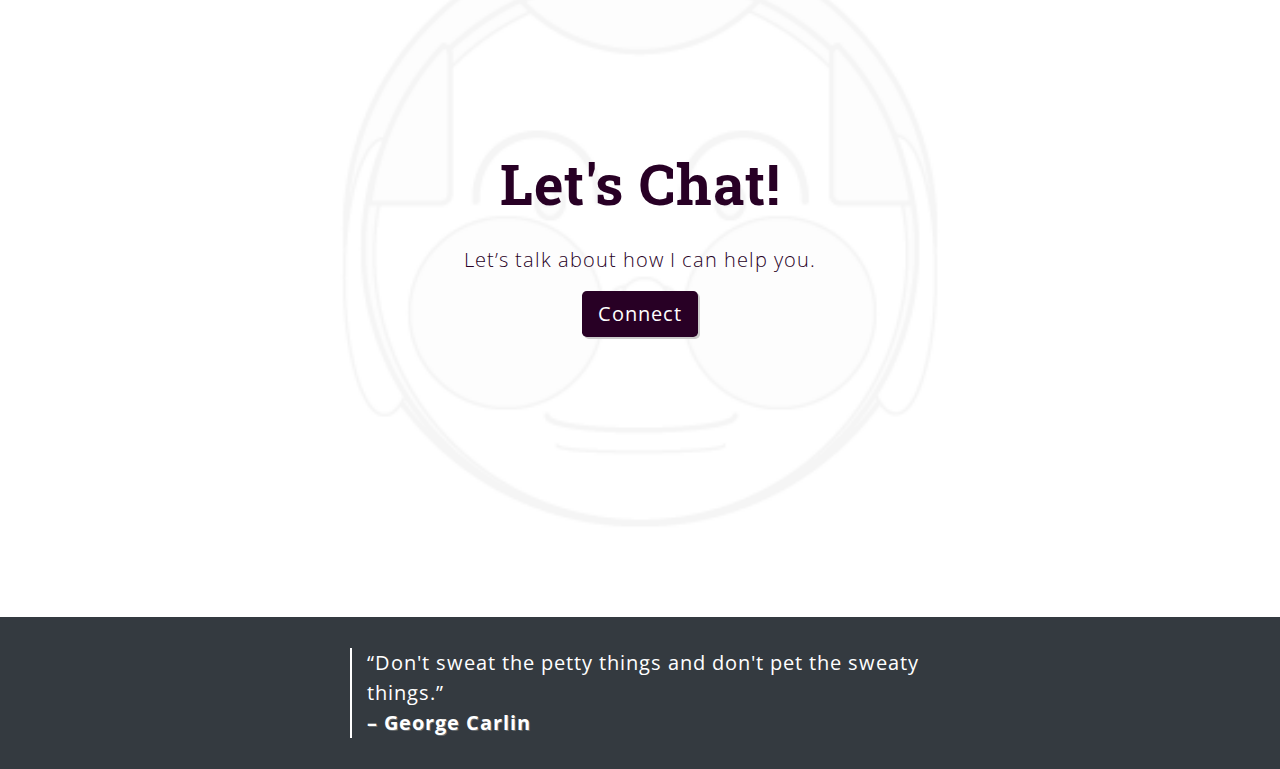
==== commit 84e18d4c: "padding-margin" ====
--- a/index.html
+++ b/index.html
@@ -118,14 +118,14 @@
     <a class="link-below" href="work.html" data-toggle="tooltip" title="Chris' Work">See More Work Here</a>
   </div>
   </section>
-<!-- Skills Graph -->
 
-<!-- updated section -->
+<!-- Skills section -->
+<section>
   <div class="container container-shadow">
     <h1>Skills</h1>
     <div class="row">
       <div class="col-sm-12 col-md-6 col-lg-6">
-        <h2 class="title-align-left">UX Design</h2>
+        <h2 class="title-align-left">= UX Design =</h2>
         <img class="skillAbout img-reveal" src="images/sketch-seeklogo.com.svg" width="38px" height="38px">
         <img class="skillAbout img-reveal" src="images/AdobeCCLogo.svg">
         <img class="skillAbout img-reveal" src="images/google-drive.svg">
@@ -134,7 +134,7 @@
         <img class="skillAbout img-reveal" src="images/invision-seeklogo.com.svg" width="36px" height="36px">
         
 
-        <h2 class="title-align-left">Development Tools</h2>
+        <h2 class="title-align-left">= Development Tools =</h2>
 
         <img class="skillAbout img-reveal" src="images/html-5.svg">
         <img class="skillAbout img-reveal" src="images/css3.svg">
@@ -143,7 +143,7 @@
 
       </div>
       <div class="col-sm-12 col-md-6 col-lg-6">
-        <h2 class="title-align-left">Brief</h2>
+        <h2 class="title-align-left">= Brief =</h2>
         <p>I have worked as an Artist / Designer throughout my life.</p> 
 
         <p>Punctuality and efficiency are virtues of my work ethic.</p>
@@ -157,7 +157,7 @@
       </div>
     </div>
   </div>
-
+</section>
 <!-- contact jumbotron html -->
   <section>
     <div class="contactMe">
--- a/css/style.css
+++ b/css/style.css
@@ -79,6 +79,19 @@
     line-height: 1.2;
 }
 
+.progress-spacing {
+    margin: 80px 80px 80px 80px;
+    padding: 20px 20px 20px 20px;
+}
+
+a .progress-spacing {
+    text-align: center;
+}
+
+h1 .progress-spacing {
+    text-align: center;
+}
+
 /* buttons */
 
 .buttonShadow {
@@ -120,8 +133,13 @@
 
 /* Jumbotron CSS */
 
+background-image {
+    max-height: 500px;
+    max-width: 700px;
+}
+
 .jumbotron {
-    height: 50vh;
+    max-height: 70vh auto;
     align-items: center;
     justify-content: center;
     display: flex;
@@ -135,7 +153,7 @@
 }
 
 .jumbotronhomear {
-    height: 70vh;
+    max-height: 70vh;
     align-items: center;
     justify-content: center;
     display: flex;
@@ -148,7 +166,7 @@
 }
 
 .jumbotrontlg {
-    height: 70vh;
+    max-height: 70vh none;
     align-items: center;
     justify-content: center;
     display: flex;
@@ -161,7 +179,7 @@
 }
 
 .jumbotrondoi {
-    height: 70vh;
+    max-height: 70vh auto;
     align-items: center;
     justify-content: center;
     display: flex;
@@ -174,7 +192,7 @@
 }
 
 .jumbotrondsf {
-    height: 70vh;
+    max-height: 70vh;
     align-items: center;
     justify-content: center;
     display: flex;
@@ -349,7 +367,7 @@
     padding: 25px;
     border-radius: 25px;
     background-color: #f5f5f5;
-    opacity: 85%;
+    opacity: 90%;
 }
 
 .container-shadow {
